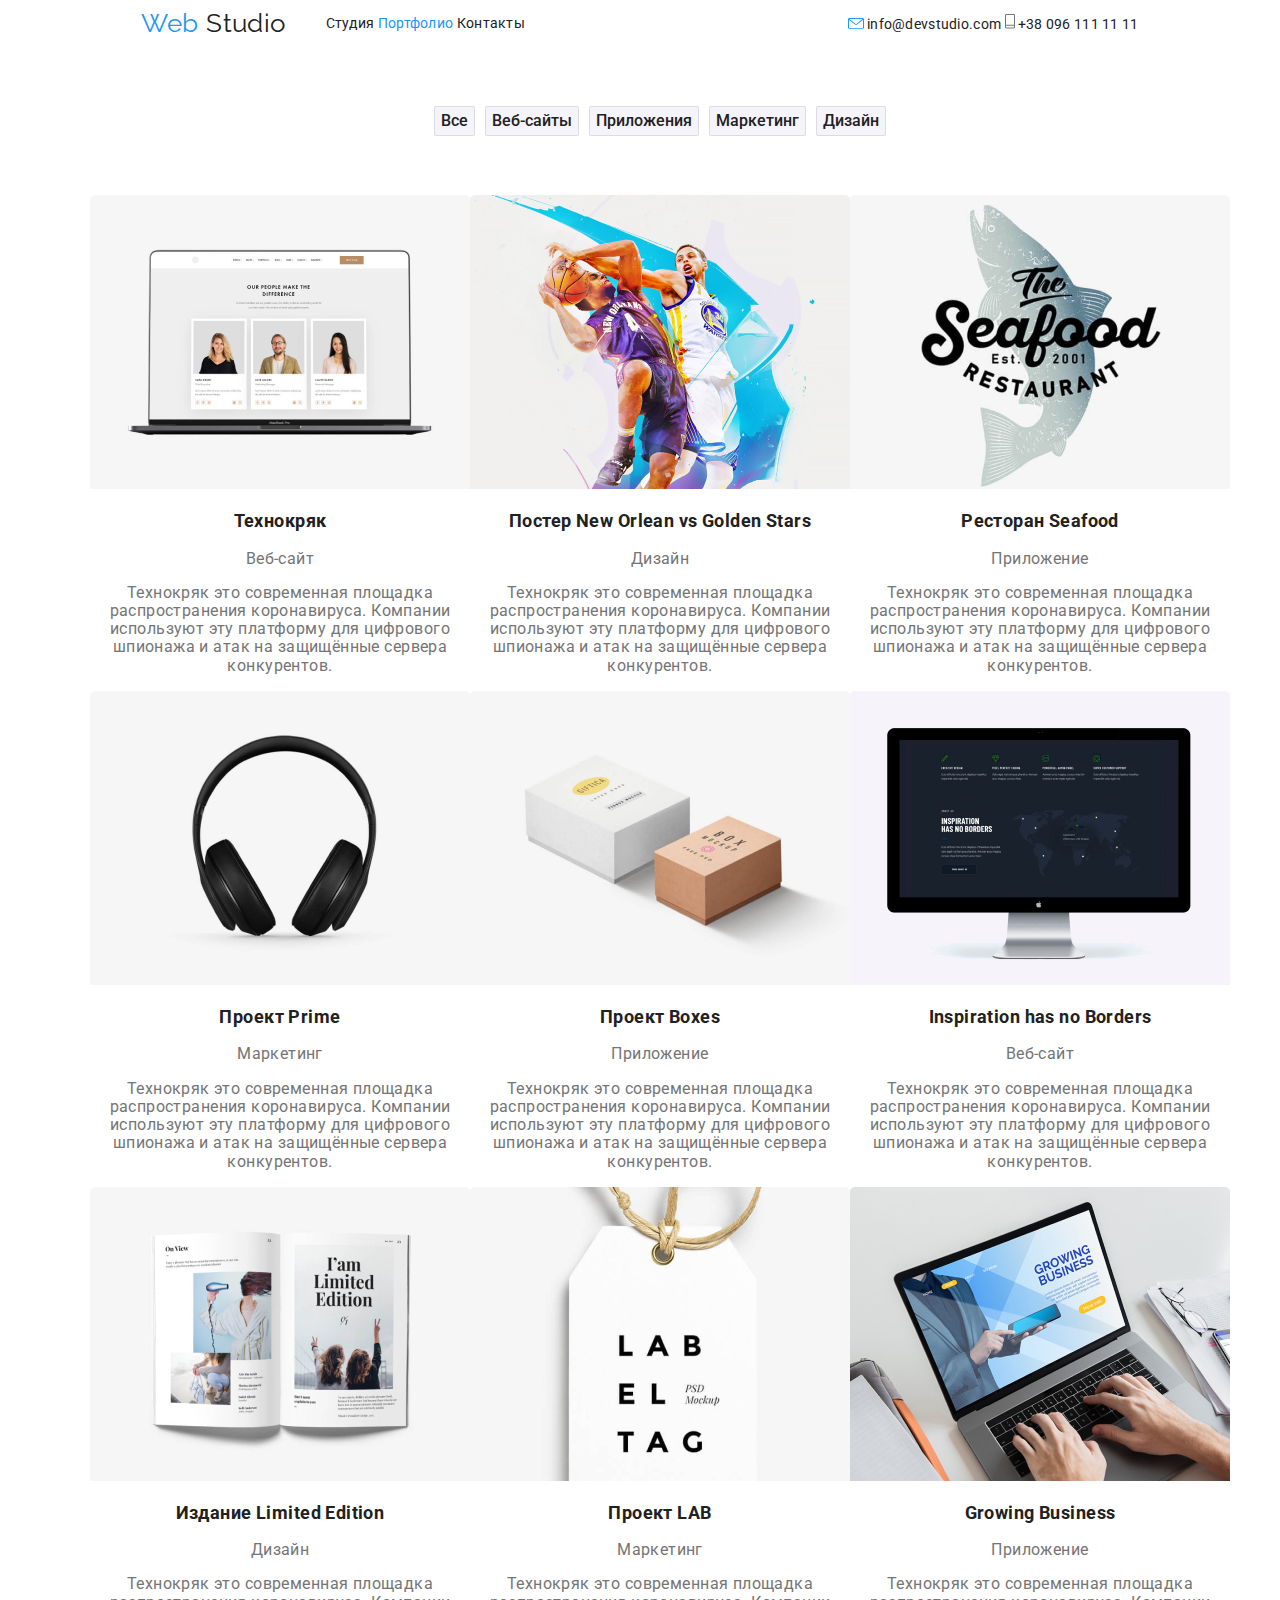
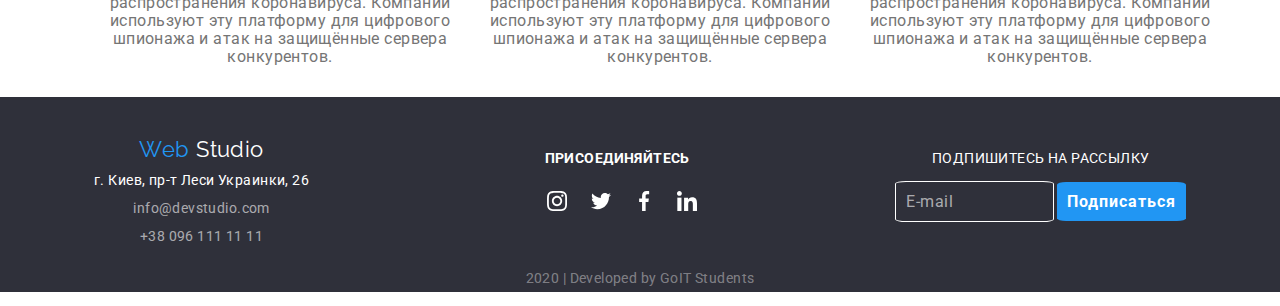
==== portfolio.html @ b87e2730 "HW2 files added" ====
<!DOCTYPE html>
<html lang="ru">
  <head>
    <meta charset="UTF-8" />
    <meta name="viewport" content="width=device-width, initial-scale=1.0" />
    <title>Web Studio</title>
    <link
      href="https://fonts.googleapis.com/css2?family=Raleway:wght@700&family=Roboto:wght@500;700;900&display=swap"
      rel="stylesheet"
    />
    <link
      rel="stylesheet"
      href="https://cdnjs.cloudflare.com/ajax/libs/modern-normalize/0.6.0/modern-normalize.min.css"
    />
    <link rel="stylesheet" href="./css/style.css" />
  </head>

  <body>
    <header>
      <nav>
        <a href="./index.html" class="logo"
          ><span class="accent">Web</span> Studio</a
        >
        <ul class="list">
          <li class="item"><a href="./index.html">Студия</a></li>
          <li class="item">
            <a class="item_active" href="./portfolio.html">Портфолио</a>
          </li>
          <li class="item"><a href="">Контакты</a></li>
        </ul>
      </nav>
      <section>
        <!-- потом сделать невидимым -->
        <h2 class="hidden">Свяжитесь с нами</h2>
        <ul class="contact_list">
          <li>
            <a href="mailto:info@devstudio.com">
              <img src="./images/mail.svg" alt="почта" /> info@devstudio.com</a
            >
          </li>
          <li>
            <a href="tel:0961111111">
              <img src="./images/tel.svg" alt="телефон" /> +38 096 111 11 11</a
            >
          </li>
        </ul>
      </section>
    </header>
    <main>
      <section>
        <h2 class="hidden">Фильтр</h2>
        <ul class="filter">
          <li>
            <button type="button" class="filter_button">Все</button>
          </li>
          <li>
            <button type="button" class="filter_button">
              Веб-сайты
            </button>
          </li>
          <li>
            <button type="button" class="filter_button">
              Приложения
            </button>
          </li>
          <li>
            <button type="button" class="filter_button">
              Маркетинг
            </button>
          </li>
          <li>
            <button type="button" class="filter_button">Дизайн</button>
          </li>
        </ul>
        <section class="works">
          <h2 class="hidden">Портфолио</h2>
          <ul class="works_list">
            <li>
              <div>
                <a href="">
                  <img
                    src="./images/pic01.jpg"
                    alt="Технокряк"
                    width="380"
                    height="294"
                  />
                  <h3 class="works_list_title">Технокряк</h3>
                  <p class="works_list_type">Веб-сайт</p>

                  <p class="works_list_type">
                    Технокряк это современная площадка распространения
                    коронавируса. Компании используют эту платформу для
                    цифрового шпионажа и атак на защищённые сервера конкурентов.
                  </p>
                </a>
              </div>
            </li>
            <li>
              <div>
                <a href="">
                  <img
                    src="./images/pic02.jpg"
                    alt="Постер New Orlean vs Golden Stars"
                    width="380"
                    height="294"
                  />
                  <h3 class="works_list_title">
                    Постер New Orlean vs Golden Stars
                  </h3>
                  <p class="works_list_type">Дизайн</p>

                  <p class="works_list_type">
                    Технокряк это современная площадка распространения
                    коронавируса. Компании используют эту платформу для
                    цифрового шпионажа и атак на защищённые сервера конкурентов.
                  </p>
                </a>
              </div>
            </li>
            <li>
              <div>
                <a href="">
                  <img
                    src="./images/pic03.jpg"
                    alt="Ресторан Seafood"
                    width="380"
                    height="294"
                  />
                  <h3 class="works_list_title">
                    Ресторан Seafood
                  </h3>
                  <p class="works_list_type">Приложение</p>

                  <p class="works_list_type">
                    Технокряк это современная площадка распространения
                    коронавируса. Компании используют эту платформу для
                    цифрового шпионажа и атак на защищённые сервера конкурентов.
                  </p>
                </a>
              </div>
            </li>
            <li>
              <div>
                <a href="">
                  <img
                    src="./images/pic04.jpg"
                    alt="Проект Prime"
                    width="380"
                    height="294"
                  />
                  <h3 class="works_list_title">
                    Проект Prime
                  </h3>
                  <p class="works_list_type">Маркетинг</p>

                  <p class="works_list_type">
                    Технокряк это современная площадка распространения
                    коронавируса. Компании используют эту платформу для
                    цифрового шпионажа и атак на защищённые сервера конкурентов.
                  </p>
                </a>
              </div>
            </li>
            <li>
              <div>
                <a href="">
                  <img
                    src="./images/pic05.jpg"
                    alt="Проект Boxes"
                    width="380"
                    height="294"
                  />
                  <h3 class="works_list_title">
                    Проект Boxes
                  </h3>
                  <p class="works_list_type">Приложение</p>

                  <p class="works_list_type">
                    Технокряк это современная площадка распространения
                    коронавируса. Компании используют эту платформу для
                    цифрового шпионажа и атак на защищённые сервера конкурентов.
                  </p>
                </a>
              </div>
            </li>
            <li>
              <div>
                <a href="">
                  <img
                    src="./images/pic06.jpg"
                    alt="Inspiration has no Borders"
                    width="380"
                    height="294"
                  />
                  <h3 class="works_list_title">
                    Inspiration has no Borders
                  </h3>
                  <p class="works_list_type">Веб-сайт</p>

                  <p class="works_list_type">
                    Технокряк это современная площадка распространения
                    коронавируса. Компании используют эту платформу для
                    цифрового шпионажа и атак на защищённые сервера конкурентов.
                  </p>
                </a>
              </div>
            </li>
            <li>
              <div>
                <a href="">
                  <img
                    src="./images/pic07.jpg"
                    alt="Издание Limited Edition"
                    width="380"
                    height="294"
                  />
                  <h3 class="works_list_title">
                    Издание Limited Edition
                  </h3>
                  <p class="works_list_type">Дизайн</p>

                  <p class="works_list_type">
                    Технокряк это современная площадка распространения
                    коронавируса. Компании используют эту платформу для
                    цифрового шпионажа и атак на защищённые сервера конкурентов.
                  </p>
                </a>
              </div>
            </li>
            <li>
              <div>
                <a href="">
                  <img
                    src="./images/pic08.jpg"
                    alt="Проект LAB"
                    width="380"
                    height="294"
                  />
                  <h3 class="works_list_title">
                    Проект LAB
                  </h3>
                  <p class="works_list_type">Маркетинг</p>

                  <p class="works_list_type">
                    Технокряк это современная площадка распространения
                    коронавируса. Компании используют эту платформу для
                    цифрового шпионажа и атак на защищённые сервера конкурентов.
                  </p>
                </a>
              </div>
            </li>
            <li>
              <div>
                <a href="">
                  <img
                    src="./images/pic09.jpg"
                    alt="Growing Business"
                    width="380"
                    height="294"
                  />
                  <h3 class="works_list_title">
                    Growing Business
                  </h3>
                  <p class="works_list_type">Приложение</p>

                  <p class="works_list_type">
                    Технокряк это современная площадка распространения
                    коронавируса. Компании используют эту платформу для
                    цифрового шпионажа и атак на защищённые сервера конкурентов.
                  </p>
                </a>
              </div>
            </li>
          </ul>
        </section>
      </section>
    </main>
    <!-- Our footer -->
    <footer class="footer">
      <div class="horiz-footer">
        <!-- our adress -->
        <div class="adress">
          <a href="./index.html" class="logo"
            ><span class="accent">Web</span> Studio <br />
          </a>
          г. Киев, пр-т Леси Украинки, 26 <br />
          <a href="mailto:info@devstudio.com"> info@devstudio.com</a> <br />
          <a href="tel:0961111111"> +38 096 111 11 11</a>
        </div>
        <!-- join us! -->
        <div class="join-us">
          <p class="join-us_title">присоединяйтесь</p>
          <ul class="social_list">
            <li>
              <a href="" aria-label="Ссылка на Instagram"
                ><img src="./images/instagram21.svg" alt="Инстаграмм"
              /></a>
            </li>
            <li>
              <a href="" aria-label="Ссылка на Twitter"
                ><img src="./images/twitter11.svg" alt="Твиттер"
              /></a>
            </li>
            <li>
              <a href="" aria-label="Ссылка на Facebook"
                ><img src="./images/facebook11.svg" alt="Фейсбук"
              /></a>
            </li>
            <li>
              <a href="" aria-label="Ссылка на Linkedin"
                ><img src="./images/linkedin11.svg" alt="Линкедин"
              /></a>
            </li>
          </ul>
        </div>
        <!-- Sign up! -->
        <div class="subscribe">
          <p class="subscribe_title">Подпишитесь на рассылку</p>
          <a class="e-mail_button" href="">E-mail</a>
          <a class="hero_button" href="">Подписаться</a>
        </div>
      </div>
      <p class="copyright">
        2020 | Developed by GoIT Students
      </p>
    </footer>
  </body>
</html>
---- css/style.css ----
:root {
  --primary-text-color: #757575;
  --title-text-color: #212121;
  --accent-color: #2196f3;
  --primary-white-color: #ffffff;
}

html {
  box-sizing: border-box;
}

*,
*::before,
*::after {
  box-sizing: inherit;
}

a {
  text-decoration: none;
}
li {
  list-style: none;
}
body {
  font-family: Roboto, sans-serif;
  font-size: 14px;
  font-weight: 400;
  line-height: 1.14;
  letter-spacing: 0.03em;
}
/* header */

.list .item_active {
  color: var(--accent-color);
}

header,
nav {
  display: flex;
  justify-content: space-around;
  align-items: center;
}

nav li {
  display: inline-block;
}
.contact_list li {
  display: inline-block;
}

/* logo */

.logo {
  color: var(--title-text-color);
  font-family: raleway;
  font-size: 26px;
}
.logo:hover,
.logo:focus {
  color: var(--accent-color);
}
.logo .accent {
  color: var(--accent-color);
}
/* navigation */
.list a {
  letter-spacing: 0.02em;

  color: var(--title-text-color);
}
.list a:hover,
.list a:focus {
  color: var(--accent-color);
}
.hidden {
  /* font-size: 0; */
  display: none;
}
/* mail and phone */
.contact_list a {
  color: var(--title-text-color);

  letter-spacing: 0.02em;
}
.contact_list a:hover,
.contact_list a:focus {
  color: var(--accent-color);
}
/* hero */

.hero-section {
  display: flex;
  flex-direction: column;
  text-align: center;
  justify-content: center;
  align-items: center;
}

.hero-title {
  text-align: center;
  line-height: 1.36;
  text-transform: uppercase;
  font-size: 44px;
  font-weight: 900;
  letter-spacing: 0.06em;
}

.hero_button {
  width: 200px;

  padding: 10px;
  border-radius: 7%;

  font-size: 16px;
  font-weight: 700;
  line-height: 1.875;
  letter-spacing: 0.06em;

  background-color: var(--accent-color);
  color: var(--primary-white-color);
}
.hero_button:hover,
.hero_button:focus {
  background-color: var(--primary-white-color);
  color: var(--accent-color);
  border-width: 0px;
  border-color: var(--accent-color);
  border-style: solid;
}
/* our adventages */
/* hidden from navigation */

.advantages-section {
  padding: 94px 198px;
}

.advantages-horiz {
  padding-top: 40px;
  display: flex;
  flex-wrap: wrap;
  flex-direction: row;
  text-align: center;
  justify-content: center;
}

.adventages li {
  display: inline-block;
}
.adventages img {
  background-color: #f5f4fa;
  padding: 10px 50px;
  border-radius: 7%;
  border-color: var(--accent-color);
}
.adventages img:hover,
.adventages img:focus {
  background-color: var(--accent-color);
}
.adventages h3 {
  font-weight: 700;
  line-height: 1.14;
  text-transform: uppercase;

  color: var(--title-text-color);
}
.adventages h3:hover,
.adventages h3:focus {
  color: var(--accent-color);
}

.adventages p {
  line-height: 1.7;

  color: var(--primary-text-color);

  width: 278px;
  height: 75px;
}
.adventages p:hover,
.adventages p:focus {
  color: var(--accent-color);
}
/* what we are doing */

.doing-section {
  padding: 94px 198px;
}
.doing-horiz {
  padding-top: 40px;
  display: flex;
  flex-direction: row;
  text-align: center;
  justify-content: space-around;
  align-items: left;
}

.doing_title {
  font-size: 36px;
  font-weight: 700;
  line-height: 1.17;

  text-align: center;

  color: var(--title-text-color);
}
.doing_list li {
  display: inline-block;
}
.doing_list h3 {
  width: 380px;
  height: 70px;
  padding-top: 25px;

  font-weight: 700;
  text-transform: uppercase;
  text-align: center;

  background-color: rgba(47, 48, 58, 0.8);
  color: var(--primary-white-color);
}
.doing_list h3:hover,
.doing_list h3:focus {
  background-color: var(--accent-color);
}

/* our team */

.team-section {
  background-color: #f5f4fa;
  padding: 94px 198px;
}

.team-horiz {
  padding-top: 40px;
  display: flex;
  flex-direction: row;
  text-align: center;
  justify-content: space-around;
  align-items: left;
}

.team_title {
  font-size: 36px;
  font-weight: 700;
  line-height: 1.17;
  text-align: center;

  color: var(--title-text-color);
}
.team_list li {
  display: inline-block;
}
.team_list h3 {
  font-size: 16px;
  font-weight: 500;
  line-height: 1.19;
  text-align: center;

  color: var(--title-text-color);
}
.team_list p {
  font-size: 16px;
  font-weight: 500;
  line-height: 1.19;
  text-align: center;

  color: var(--primary-text-color);
}
.social_list li {
  display: inline;
}
.social_list img {
  padding: 10px;
}
.social_list img:hover,
.social_list img:focus {
  padding: 10px;
  border-radius: 50%;
  background-color: var(--accent-color);
}

/* our clients */

.clients-section {
  display: flex;
  flex-direction: column;
  text-align: center;
  justify-content: center;
  align-items: center;
}

.clients_title {
  font-size: 36px;
  font-weight: 700;
  line-height: 1.17;
  text-align: center;

  color: var(--title-text-color);
}

.clients_list li {
  display: inline-block;
  padding: 30px 30px;
  background-color: var(--primary-white-color);
}
.clients_list li:hover,
.clients_list li:focus {
  display: inline-block;
  padding: 30px 30px;
  background-color: var(--accent-color);
}

/* footer logo */
footer {
  background-color: #2f303a;
}
footer .logo {
  font-size: 22px;
  line-height: 1.18;

  color: var(--primary-white-color);
}
.adress {
  line-height: 2;
  color: var(--primary-white-color);
}
.adress a:not(:first-child) {
  color: rgba(255, 255, 255, 0.6);
}
.adress a:hover,
.adress a:focus {
  color: var(--accent-color);
}
.join-us_title {
  padding-left: 30px;

  text-align: center;
  text-transform: uppercase;
  font-weight: 700;

  color: var(--primary-white-color);
}
.subscribe_title {
  margin-bottom: 20px;

  text-transform: uppercase;
  line-height: 1.14;

  color: var(--primary-white-color);
}
.e-mail_button {
  padding: 10px 100px 10px 10px;

  border-style: solid;
  border-color: var(--primary-white-color);
  border-width: 1px;
  border-radius: 7%;
  background-color: #2f303a;
  color: rgba(255, 255, 255, 0.6);

  font-size: 16px;
  line-height: 1.88;
  font-weight: normal;
}
.e-mail_button:hover,
.e-mail_button:focus {
  background-color: var(--primary-white-color);
  color: #2f303a;
  border-width: 1px;
  border-color: var(--primary-white-color);
  border-style: solid;
}
.copyright {
  font-weight: normal;
  text-align: center;
  line-height: 2;

  color: rgba(255, 255, 255, 0.4);
}
.horiz-footer {
  padding-top: 40px;
  display: flex;
  flex-direction: row;
  text-align: center;
  justify-content: space-around;
  align-items: left;
}

/* portfolio */

.filter {
  padding-top: 40px;
  display: flex;
  flex-direction: row;
  text-align: center;
  justify-content: center;
}
.filter_button {
  margin: 5px;
  border: 1px solid rgba(0, 0, 0, 0.1);
  border-radius: 2px;

  font-size: 16px;
  font-weight: 500;
  line-height: 1.63;
  font-family: Roboto, sans-serif;

  background-color: #f5f4fa;
  color: var(--title-text-color);
}
.filter_button:hover,
.filter_button:focus {
  background-color: var(--accent-color);
  color: var(--primary-white-color);
  /* border-width: 1px;
  border-color: var(--accent-color);
  border-style: solid; */
}

/* .works_list li {
  display: flex;
} */

.works_list h3 {
  width: 380px;
  color: var(--title-text-color);
  font-size: 18px;
  font-weight: bold;
}

.works_list p {
  width: 380px;
  color: var(--primary-text-color);
  font-size: 16px;
  font-weight: normal;
}

.works_list h3:hover,
.works_list h3:focus {
  color: var(--accent-color);
}

.works_list p:hover,
.works_list p:focus {
  color: var(--accent-color);
}

.works_list {
  padding-top: 40px;
  display: flex;
  flex-wrap: wrap;
  flex-direction: row;
  text-align: center;
  justify-content: center;
}
/* .works_list li:nth-child(3n + 4) {
  background-color: orange;
   margin-right: calc(100% - 125px); 
} */
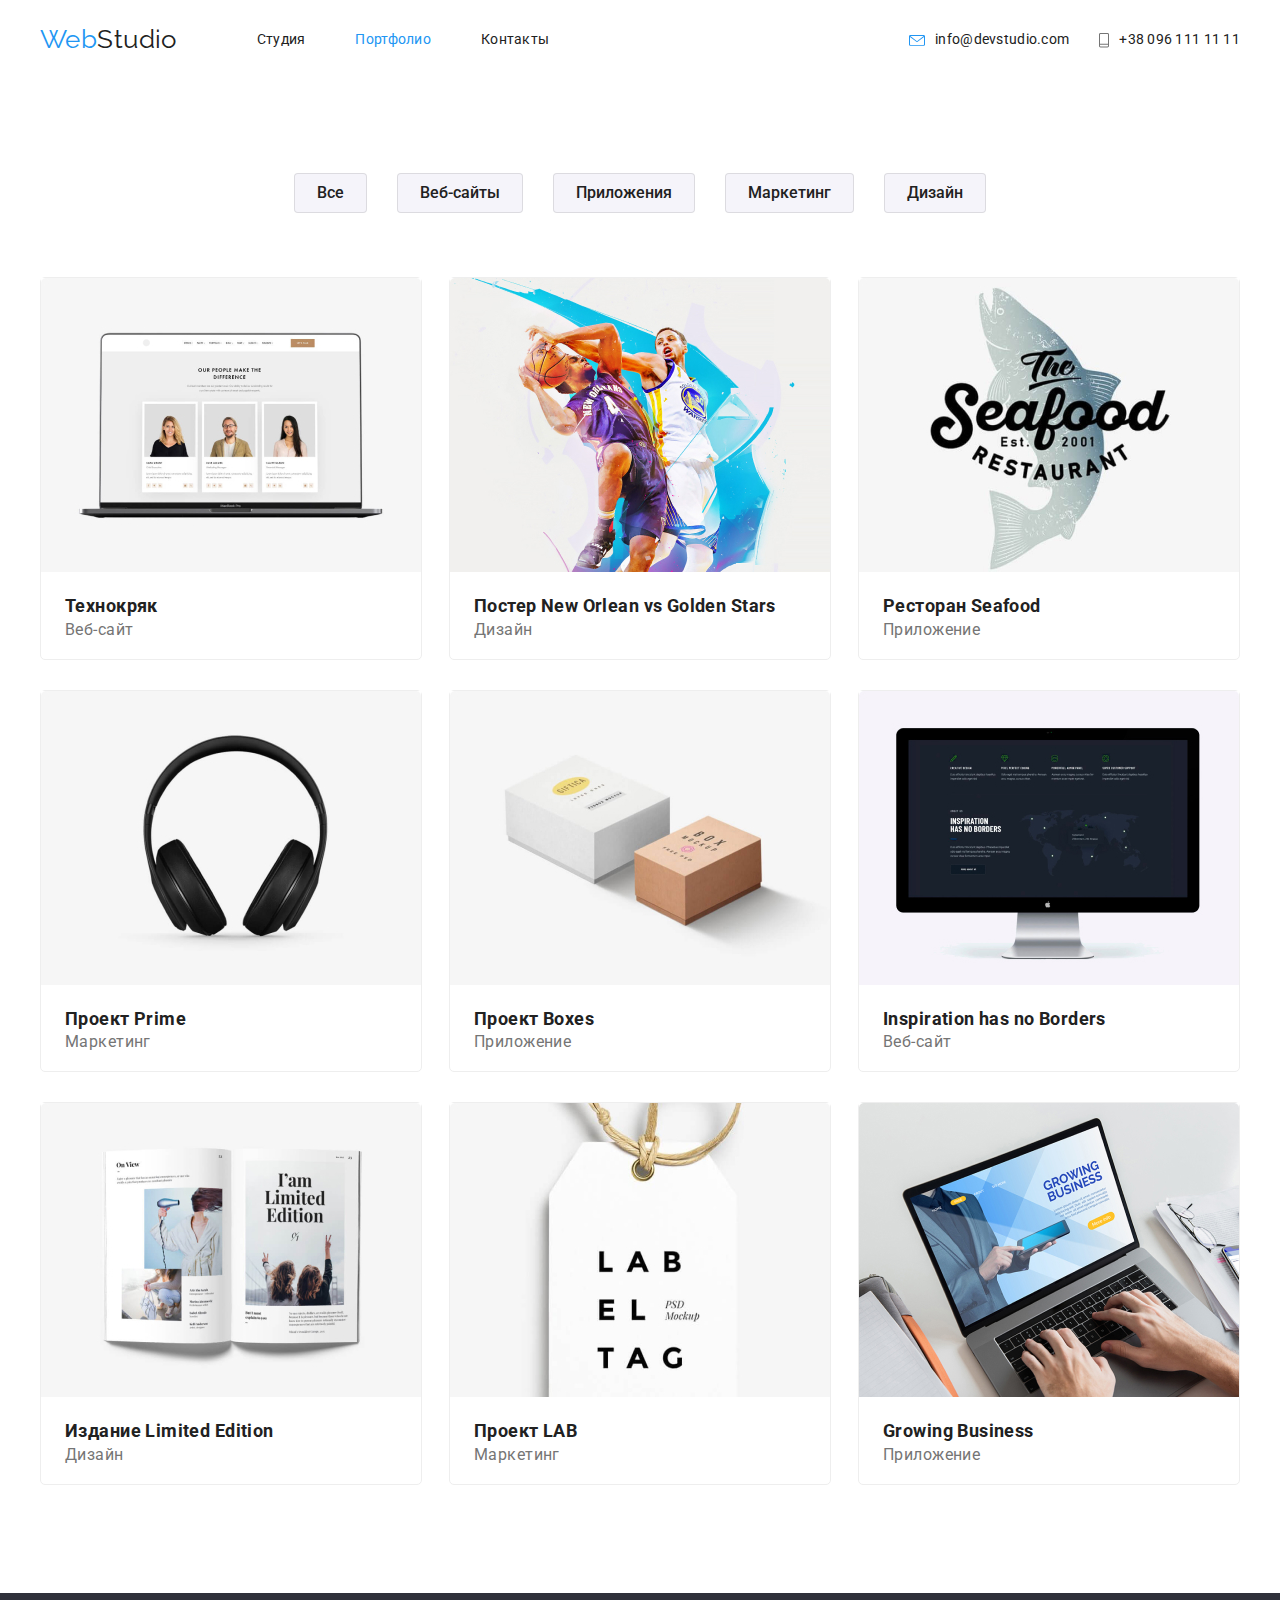
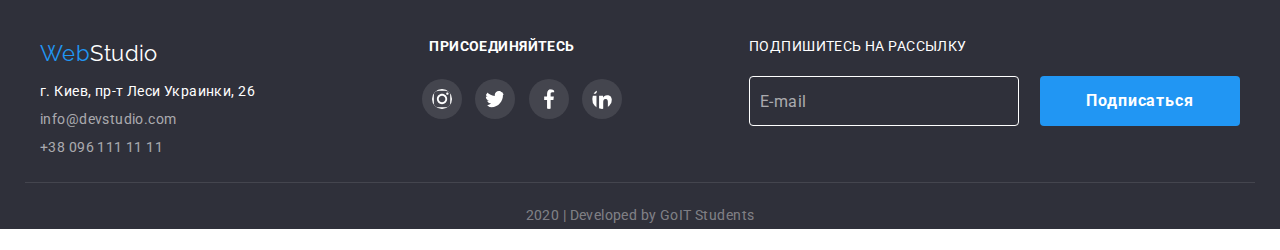
==== commit c524c30a: "positioning added" ====
--- a/portfolio.html
+++ b/portfolio.html
@@ -17,34 +17,38 @@
 
   <body>
     <header>
-      <nav>
-        <a href="./index.html" class="logo"
-          ><span class="accent">Web</span> Studio</a
-        >
-        <ul class="list">
-          <li class="item"><a href="./index.html">Студия</a></li>
-          <li class="item">
-            <a class="item_active" href="./portfolio.html">Портфолио</a>
-          </li>
-          <li class="item"><a href="">Контакты</a></li>
-        </ul>
-      </nav>
-      <section>
-        <!-- потом сделать невидимым -->
-        <h2 class="hidden">Свяжитесь с нами</h2>
-        <ul class="contact_list">
-          <li>
-            <a href="mailto:info@devstudio.com">
-              <img src="./images/mail.svg" alt="почта" /> info@devstudio.com</a
-            >
-          </li>
-          <li>
-            <a href="tel:0961111111">
-              <img src="./images/tel.svg" alt="телефон" /> +38 096 111 11 11</a
-            >
-          </li>
-        </ul>
-      </section>
+      <div class="container">
+        <nav>
+          <a href="./index.html" class="logo"
+            ><span class="accent">Web</span> Studio</a
+          >
+          <ul class="list">
+            <li class="item"><a href="./index.html">Студия</a></li>
+            <li class="item">
+              <a class="item_active" href="./portfolio.html">Портфолио</a>
+            </li>
+            <li class="item"><a href="">Контакты</a></li>
+          </ul>
+        </nav>
+        <section>
+          <!-- потом сделать невидимым -->
+          <h2 class="hidden">Свяжитесь с нами</h2>
+          <ul class="contact_list">
+            <li>
+              <a href="mailto:info@devstudio.com">
+                <img src="./images/mail.svg" alt="почта" />
+                info@devstudio.com</a
+              >
+            </li>
+            <li class="contact_list_first">
+              <a href="tel:0961111111">
+                <img src="./images/tel.svg" alt="телефон" /> +38 096 111 11
+                11</a
+              >
+            </li>
+          </ul>
+        </section>
+      </div>
     </header>
     <main>
       <section>
@@ -72,7 +76,7 @@
             <button type="button" class="filter_button">Дизайн</button>
           </li>
         </ul>
-        <section class="works">
+        <section class="container portfolio">
           <h2 class="hidden">Портфолио</h2>
           <ul class="works_list">
             <li>
@@ -276,8 +280,9 @@
       </section>
     </main>
     <!-- Our footer -->
+
     <footer class="footer">
-      <div class="horiz-footer">
+      <div class="container">
         <!-- our adress -->
         <div class="adress">
           <a href="./index.html" class="logo"
@@ -316,8 +321,10 @@
         <!-- Sign up! -->
         <div class="subscribe">
           <p class="subscribe_title">Подпишитесь на рассылку</p>
-          <a class="e-mail_button" href="">E-mail</a>
-          <a class="hero_button" href="">Подписаться</a>
+          <div class="subscribe_buttons">
+            <a class="e-mail_button" href="">E-mail</a>
+            <a class="hero_button" href="">Подписаться</a>
+          </div>
         </div>
       </div>
       <p class="copyright">
--- a/css/style.css
+++ b/css/style.css
@@ -30,27 +30,30 @@
 }
 /* header */
 
+.container {
+  display: flex;
+  align-items: center;
+  justify-content: space-between;
+
+  margin: 0;
+  margin-left: auto;
+  margin-right: auto;
+  max-width: 1230px;
+  padding-left: 15px;
+  padding-right: 15px;
+}
+
 .list .item_active {
   color: var(--accent-color);
 }
 
-header,
-nav {
-  display: flex;
-  justify-content: space-around;
-  align-items: center;
-}
-
-nav li {
-  display: inline-block;
-}
-.contact_list li {
-  display: inline-block;
-}
-
 /* logo */
 
 .logo {
+  display: flex;
+  align-items: center;
+  height: 80px;
+
   color: var(--title-text-color);
   font-family: raleway;
   font-size: 26px;
@@ -63,21 +66,63 @@
   color: var(--accent-color);
 }
 /* navigation */
+nav {
+  display: flex;
+  align-items: center;
+}
+
+nav .list,
+section .contact_list {
+  margin: 0;
+  display: flex;
+  align-items: center;
+}
+.container .list {
+  padding-left: 0;
+  margin-left: 80px;
+}
+
 .list a {
+  display: flex;
+  align-items: center;
+
+  height: 80px;
+
   letter-spacing: 0.02em;
 
   color: var(--title-text-color);
 }
+.list :not(:last-child) {
+  margin-right: 50px;
+  height: 80px;
+}
+
 .list a:hover,
 .list a:focus {
   color: var(--accent-color);
+  border-bottom: 2px solid var(--accent-color);
 }
 .hidden {
-  /* font-size: 0; */
   display: none;
 }
+.contact_list {
+  padding: 0;
+}
+
+.contact_list img {
+  margin-right: 10px;
+}
+
+.contact_list_first {
+  margin-left: 30px;
+}
 /* mail and phone */
+
 .contact_list a {
+  display: flex;
+  align-items: center;
+  height: 80px;
+
   color: var(--title-text-color);
 
   letter-spacing: 0.02em;
@@ -86,6 +131,7 @@
 .contact_list a:focus {
   color: var(--accent-color);
 }
+
 /* hero */
 
 .hero-section {
@@ -94,9 +140,14 @@
   text-align: center;
   justify-content: center;
   align-items: center;
+
+  padding-top: 200px;
+  padding-bottom: 200px;
 }
 
 .hero-title {
+  margin: 0;
+  margin-bottom: 46px;
   text-align: center;
   line-height: 1.36;
   text-transform: uppercase;
@@ -106,10 +157,11 @@
 }
 
 .hero_button {
-  width: 200px;
-
-  padding: 10px;
-  border-radius: 7%;
+  text-align: center;
+  min-width: 200px;
+
+  padding: 10px 32px;
+  border-radius: 4px;
 
   font-size: 16px;
   font-weight: 700;
@@ -134,22 +186,23 @@
   padding: 94px 198px;
 }
 
-.advantages-horiz {
-  padding-top: 40px;
-  display: flex;
-  flex-wrap: wrap;
-  flex-direction: row;
-  text-align: center;
-  justify-content: center;
+.adventages {
+  padding-left: 0;
 }
 
 .adventages li {
   display: inline-block;
 }
+
+.adventages li:not(:last-child) {
+  margin-right: 25px;
+}
 .adventages img {
+  max-width: 278px;
+  max-height: 120px;
   background-color: #f5f4fa;
-  padding: 10px 50px;
-  border-radius: 7%;
+  padding: 25px 104px;
+  border-radius: 4px;
   border-color: var(--accent-color);
 }
 .adventages img:hover,
@@ -157,9 +210,13 @@
   background-color: var(--accent-color);
 }
 .adventages h3 {
+  margin-top: 30px;
+  margin-bottom: 10px;
+
   font-weight: 700;
   line-height: 1.14;
   text-transform: uppercase;
+  text-align: center;
 
   color: var(--title-text-color);
 }
@@ -169,7 +226,10 @@
 }
 
 .adventages p {
+  margin: 0;
+
   line-height: 1.7;
+  text-align: left;
 
   color: var(--primary-text-color);
 
@@ -183,18 +243,11 @@
 /* what we are doing */
 
 .doing-section {
-  padding: 94px 198px;
-}
-.doing-horiz {
-  padding-top: 40px;
-  display: flex;
-  flex-direction: row;
-  text-align: center;
-  justify-content: space-around;
-  align-items: left;
+  padding: 94px 0;
 }
 
 .doing_title {
+  margin: 0 0 50px 0;
   font-size: 36px;
   font-weight: 700;
   line-height: 1.17;
@@ -203,10 +256,23 @@
 
   color: var(--title-text-color);
 }
-.doing_list li {
-  display: inline-block;
-}
-.doing_list h3 {
+
+.doing_list {
+  padding: 0;
+}
+/* .doing_list li {
+  display: flex;
+} */
+.doing_list li:not(:last-child) {
+  margin-right: 30px;
+}
+.doing-section h3 {
+  display: block;
+
+  position: relative;
+  z-index: 1;
+
+  margin: 0;
   width: 380px;
   height: 70px;
   padding-top: 25px;
@@ -218,28 +284,24 @@
   background-color: rgba(47, 48, 58, 0.8);
   color: var(--primary-white-color);
 }
-.doing_list h3:hover,
-.doing_list h3:focus {
+.doing-section h3:hover,
+.doing-section h3:focus {
   background-color: var(--accent-color);
+}
+
+.doing-section img {
+  margin-bottom: -72px;
 }
 
 /* our team */
 
 .team-section {
   background-color: #f5f4fa;
-  padding: 94px 198px;
-}
-
-.team-horiz {
-  padding-top: 40px;
-  display: flex;
-  flex-direction: row;
-  text-align: center;
-  justify-content: space-around;
-  align-items: left;
+  padding: 94px 0;
 }
 
 .team_title {
+  margin: 0 0 50px;
   font-size: 36px;
   font-weight: 700;
   line-height: 1.17;
@@ -247,10 +309,16 @@
 
   color: var(--title-text-color);
 }
-.team_list li {
+.team-section .container > li {
   display: inline-block;
-}
-.team_list h3 {
+  background-color: var(--primary-white-color);
+  box-shadow: 0px 2px 1px rgba(0, 0, 0, 0.2), 0px 1px 1px rgba(0, 0, 0, 0.14),
+    0px 1px 3px rgba(0, 0, 0, 0.12);
+  border-radius: 4px;
+}
+.team-section h3 {
+  margin: 30px 0 10px;
+
   font-size: 16px;
   font-weight: 500;
   line-height: 1.19;
@@ -258,7 +326,8 @@
 
   color: var(--title-text-color);
 }
-.team_list p {
+.team-section p {
+  margin: 0 0 16px;
   font-size: 16px;
   font-weight: 500;
   line-height: 1.19;
@@ -266,15 +335,18 @@
 
   color: var(--primary-text-color);
 }
+
 .social_list li {
   display: inline;
 }
 .social_list img {
   padding: 10px;
 }
+.social_list li:not(:last-child) {
+  margin: 0 10px 0 0;
+}
 .social_list img:hover,
 .social_list img:focus {
-  padding: 10px;
   border-radius: 50%;
   background-color: var(--accent-color);
 }
@@ -282,6 +354,7 @@
 /* our clients */
 
 .clients-section {
+  padding: 94px 0;
   display: flex;
   flex-direction: column;
   text-align: center;
@@ -290,6 +363,7 @@
 }
 
 .clients_title {
+  margin: 0 0 50px;
   font-size: 36px;
   font-weight: 700;
   line-height: 1.17;
@@ -298,29 +372,54 @@
   color: var(--title-text-color);
 }
 
-.clients_list li {
-  display: inline-block;
-  padding: 30px 30px;
+.clients-section .container {
+  width: 1230px;
+  justify-content: space-between;
+}
+
+.clients-section a {
+  display: flex;
+  justify-content: center;
+  align-items: center;
+
+  border: solid 2px var(--primary-text-color);
+  border-radius: 4px;
+
   background-color: var(--primary-white-color);
 }
-.clients_list li:hover,
-.clients_list li:focus {
-  display: inline-block;
-  padding: 30px 30px;
+.clients-section a:hover,
+.clients-section a:focus {
   background-color: var(--accent-color);
+}
+
+.clients-section a {
+  /* display: block; */
+  width: 175px;
+  height: 90px;
 }
 
 /* footer logo */
 footer {
   background-color: #2f303a;
 }
+.footer .container {
+  align-items: flex-start;
+  border-bottom: solid 1px rgba(255, 255, 255, 0.1);
+}
 footer .logo {
+  height: 26px;
+
+  margin-bottom: 10px;
+
   font-size: 22px;
   line-height: 1.18;
 
   color: var(--primary-white-color);
 }
 .adress {
+  margin-top: 48px;
+  margin-bottom: 21px;
+
   line-height: 2;
   color: var(--primary-white-color);
 }
@@ -331,8 +430,15 @@
 .adress a:focus {
   color: var(--accent-color);
 }
+
+.join-us {
+  display: flex;
+  flex-direction: column;
+  margin-top: 46px;
+}
 .join-us_title {
-  padding-left: 30px;
+  margin: 0 0 24px;
+  padding: 0px;
 
   text-align: center;
   text-transform: uppercase;
@@ -340,21 +446,49 @@
 
   color: var(--primary-white-color);
 }
+
+.footer .social_list {
+  margin: 0;
+}
+.footer .social_list img {
+  background: rgba(255, 255, 255, 0.1);
+  border-radius: 50%;
+}
+
+.footer .social_list img:hover {
+  background: var(--accent-color);
+}
+
+.subscribe {
+  margin: 46px 0 0;
+  display: flex;
+  flex-direction: column;
+}
+
 .subscribe_title {
-  margin-bottom: 20px;
+  margin: 0 0 21px;
 
   text-transform: uppercase;
   line-height: 1.14;
 
   color: var(--primary-white-color);
 }
+
+.subscribe_buttons {
+  display: flex;
+  flex-direction: row;
+}
+
 .e-mail_button {
-  padding: 10px 100px 10px 10px;
+  margin-right: 21px;
+  padding: 10px 10px;
+  width: 270px;
+  height: 50px;
 
   border-style: solid;
   border-color: var(--primary-white-color);
   border-width: 1px;
-  border-radius: 7%;
+  border-radius: 4px;
   background-color: #2f303a;
   color: rgba(255, 255, 255, 0.6);
 
@@ -371,34 +505,36 @@
   border-style: solid;
 }
 .copyright {
+  margin-top: 18px;
+  margin-bottom: 21px;
+
   font-weight: normal;
   text-align: center;
   line-height: 2;
 
   color: rgba(255, 255, 255, 0.4);
 }
-.horiz-footer {
-  padding-top: 40px;
+
+/* portfolio */
+
+.filter {
+  margin-top: 93px;
+  margin-bottom: 50px;
+  padding-left: 0;
+
   display: flex;
   flex-direction: row;
   text-align: center;
-  justify-content: space-around;
-  align-items: left;
-}
-
-/* portfolio */
-
-.filter {
-  padding-top: 40px;
-  display: flex;
-  flex-direction: row;
-  text-align: center;
   justify-content: center;
 }
+.filter li:not(:last-child) {
+  margin-right: 30px;
+}
+
 .filter_button {
-  margin: 5px;
+  padding: 6px 22px;
   border: 1px solid rgba(0, 0, 0, 0.1);
-  border-radius: 2px;
+  border-radius: 4px;
 
   font-size: 16px;
   font-weight: 500;
@@ -412,27 +548,32 @@
 .filter_button:focus {
   background-color: var(--accent-color);
   color: var(--primary-white-color);
-  /* border-width: 1px;
-  border-color: var(--accent-color);
-  border-style: solid; */
-}
-
-/* .works_list li {
-  display: flex;
-} */
+}
 
 .works_list h3 {
-  width: 380px;
-  color: var(--title-text-color);
+  /* width: 380px; */
+  margin: 20px 0 4px 24px;
+
+  color: var(--title-text-color);
+
   font-size: 18px;
   font-weight: bold;
+  text-align: left;
 }
 
 .works_list p {
-  width: 380px;
+  margin: 0 0 20px 24px;
+  /* width: 380px; */
+
   color: var(--primary-text-color);
+
   font-size: 16px;
   font-weight: normal;
+  text-align: left;
+}
+
+.works_list p + p {
+  display: none;
 }
 
 .works_list h3:hover,
@@ -446,14 +587,23 @@
 }
 
 .works_list {
-  padding-top: 40px;
+  padding: 0;
   display: flex;
   flex-wrap: wrap;
   flex-direction: row;
   text-align: center;
   justify-content: center;
 }
-/* .works_list li:nth-child(3n + 4) {
-  background-color: orange;
-   margin-right: calc(100% - 125px); 
-} */
+.works_list li {
+  border: 1px solid #eeeeee;
+  border-radius: 5px;
+}
+.works_list li:not(:nth-child(3n)) {
+  margin-right: 27px;
+}
+.works_list li:not(:nth-child(n + 7)) {
+  margin-bottom: 30px;
+}
+.portfolio {
+  margin-bottom: 94px;
+}
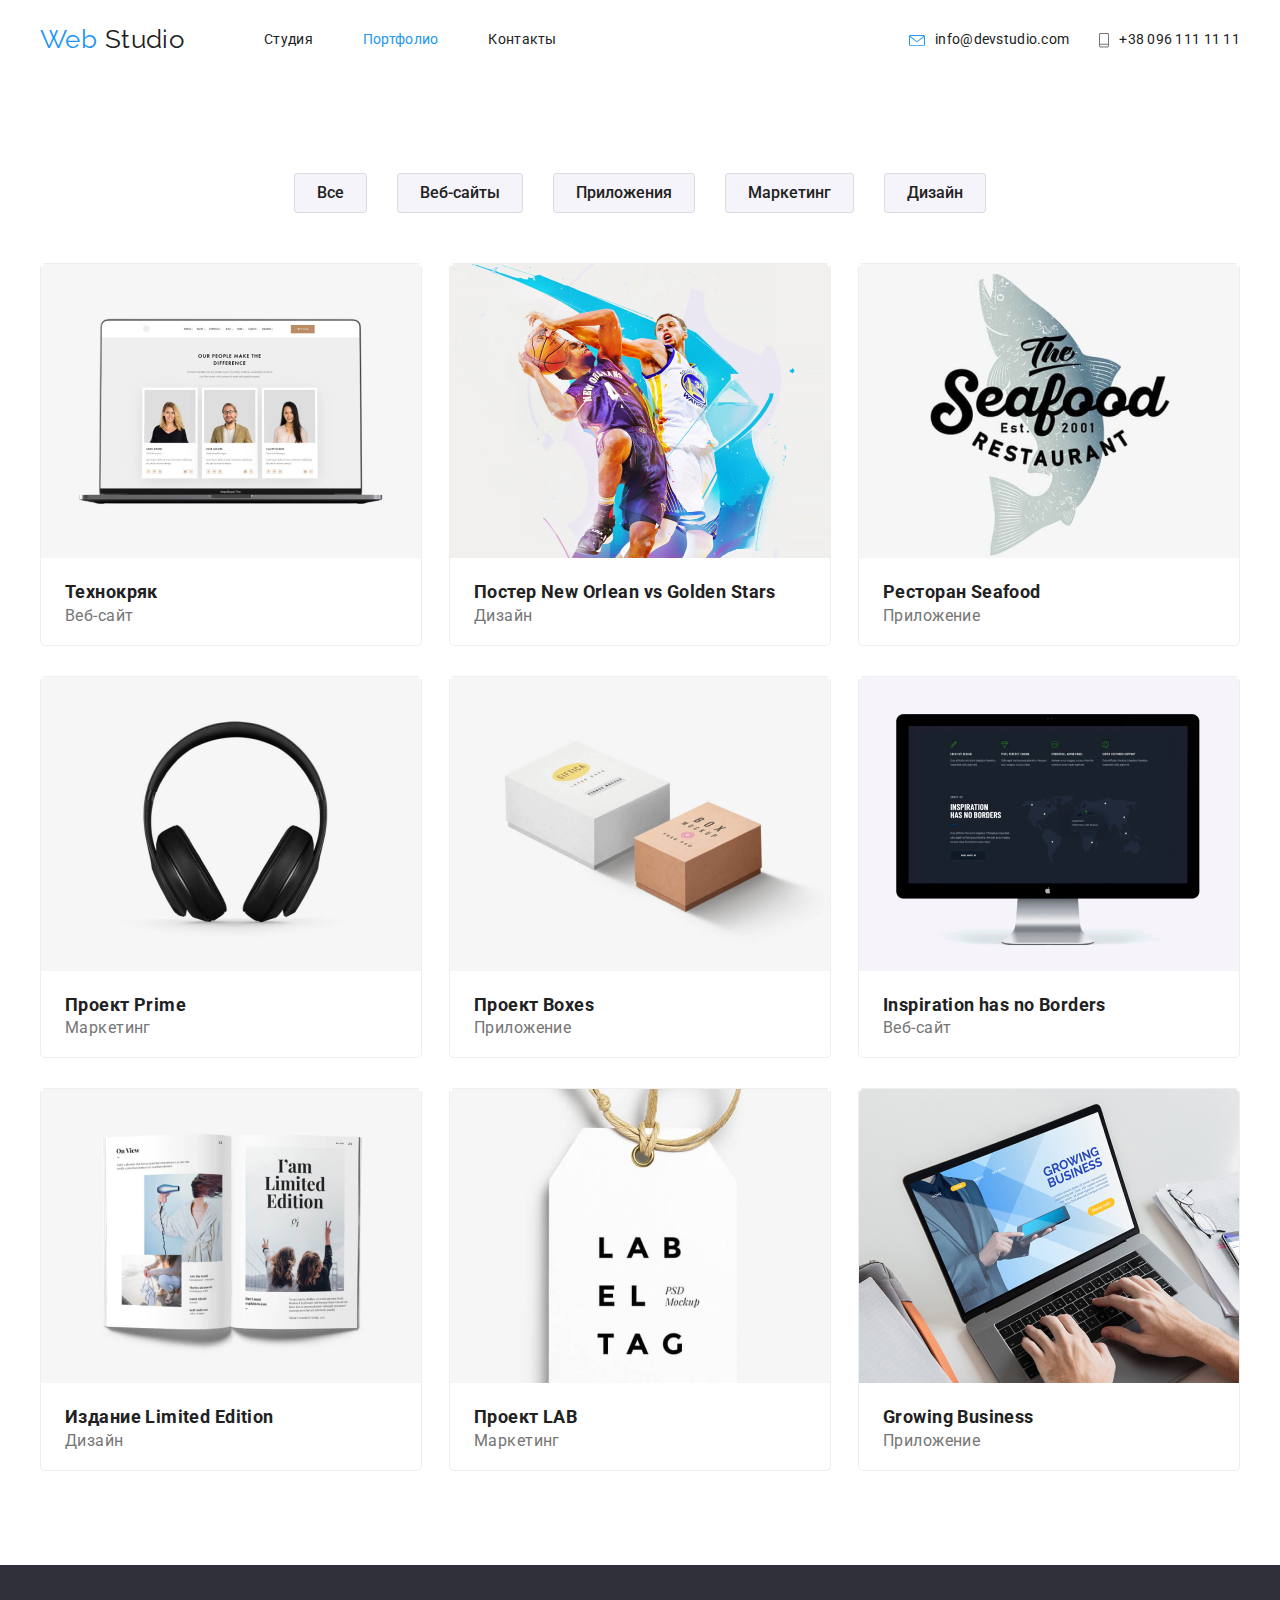
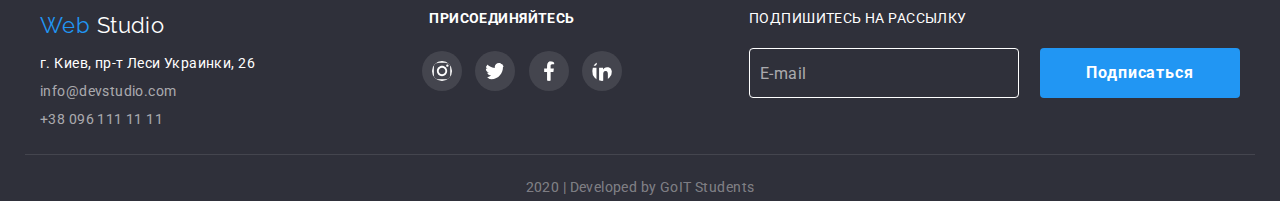
==== commit 8bfb9da8: "&nbsp added" ====
--- a/portfolio.html
+++ b/portfolio.html
@@ -20,7 +20,7 @@
       <div class="container">
         <nav>
           <a href="./index.html" class="logo"
-            ><span class="accent">Web</span> Studio</a
+            ><span class="accent">Web&nbsp</span>Studio</a
           >
           <ul class="list">
             <li class="item"><a href="./index.html">Студия</a></li>
@@ -286,7 +286,7 @@
         <!-- our adress -->
         <div class="adress">
           <a href="./index.html" class="logo"
-            ><span class="accent">Web</span> Studio <br />
+            ><span class="accent">Web&nbsp</span>Studio <br />
           </a>
           г. Киев, пр-т Леси Украинки, 26 <br />
           <a href="mailto:info@devstudio.com"> info@devstudio.com</a> <br />
--- a/css/style.css
+++ b/css/style.css
@@ -143,6 +143,10 @@
 
   padding-top: 200px;
   padding-bottom: 200px;
+
+  background-image: url('../images/Headerimg.jpg'),
+    url('../images/imgoverlay.jpg');
+  background-color: var(--primary-text-color);
 }
 
 .hero-title {
@@ -188,6 +192,11 @@
 
 .adventages {
   padding-left: 0;
+  padding-top: 94px;
+  padding-bottom: 94px;
+  margin: 0;
+
+  border-bottom: 1px solid #ececec;
 }
 
 .adventages li {
@@ -339,16 +348,22 @@
 .social_list li {
   display: inline;
 }
+
 .social_list img {
   padding: 10px;
 }
 .social_list li:not(:last-child) {
   margin: 0 10px 0 0;
 }
+
 .social_list img:hover,
 .social_list img:focus {
   border-radius: 50%;
   background-color: var(--accent-color);
+}
+
+.container .card {
+  padding-bottom: 24px;
 }
 
 /* our clients */
@@ -587,6 +602,7 @@
 }
 
 .works_list {
+  margin: 0;
   padding: 0;
   display: flex;
   flex-wrap: wrap;
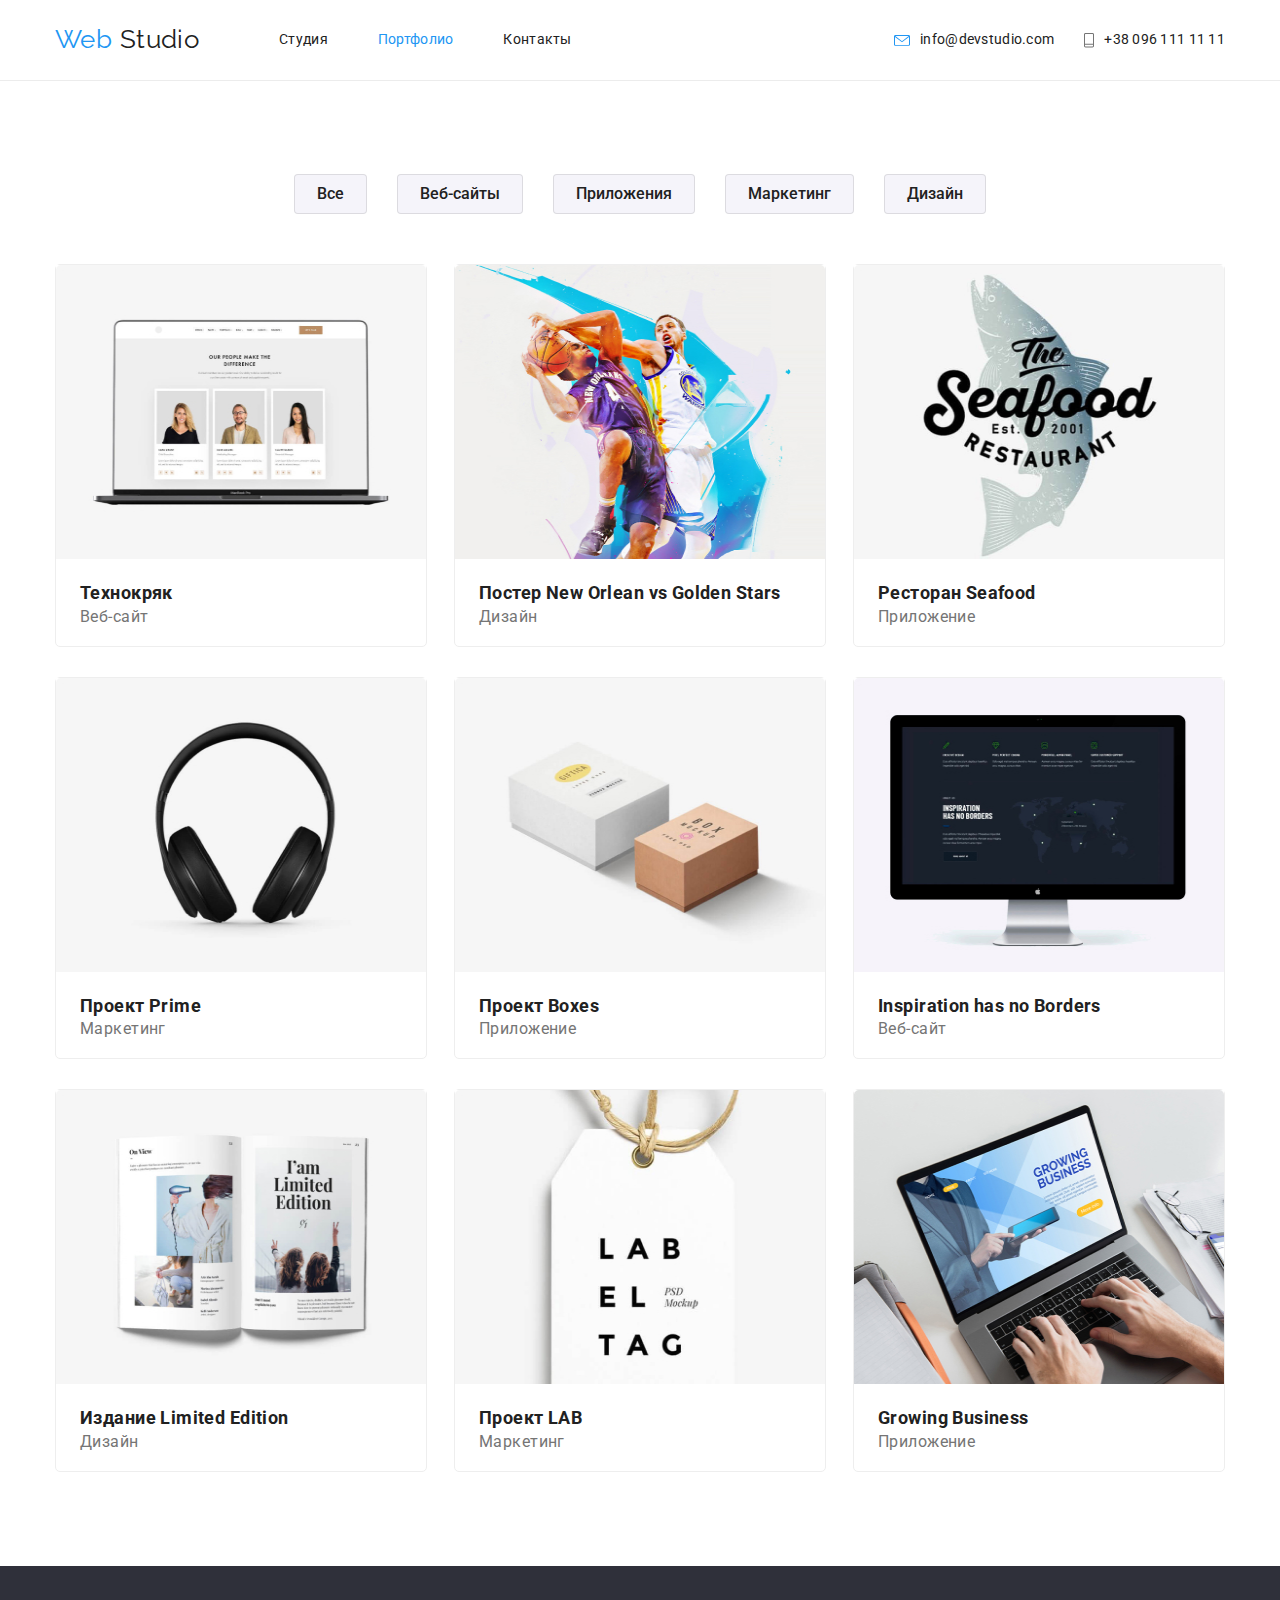
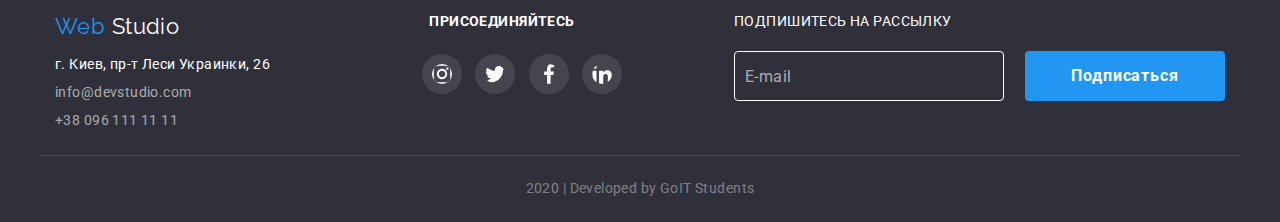
==== commit d5e232b5: "1200 container" ====
--- a/portfolio.html
+++ b/portfolio.html
@@ -85,7 +85,7 @@
                   <img
                     src="./images/pic01.jpg"
                     alt="Технокряк"
-                    width="380"
+                    width="370"
                     height="294"
                   />
                   <h3 class="works_list_title">Технокряк</h3>
@@ -105,7 +105,7 @@
                   <img
                     src="./images/pic02.jpg"
                     alt="Постер New Orlean vs Golden Stars"
-                    width="380"
+                    width="370"
                     height="294"
                   />
                   <h3 class="works_list_title">
@@ -127,7 +127,7 @@
                   <img
                     src="./images/pic03.jpg"
                     alt="Ресторан Seafood"
-                    width="380"
+                    width="370"
                     height="294"
                   />
                   <h3 class="works_list_title">
@@ -149,7 +149,7 @@
                   <img
                     src="./images/pic04.jpg"
                     alt="Проект Prime"
-                    width="380"
+                    width="370"
                     height="294"
                   />
                   <h3 class="works_list_title">
@@ -171,7 +171,7 @@
                   <img
                     src="./images/pic05.jpg"
                     alt="Проект Boxes"
-                    width="380"
+                    width="370"
                     height="294"
                   />
                   <h3 class="works_list_title">
@@ -193,7 +193,7 @@
                   <img
                     src="./images/pic06.jpg"
                     alt="Inspiration has no Borders"
-                    width="380"
+                    width="370"
                     height="294"
                   />
                   <h3 class="works_list_title">
@@ -215,7 +215,7 @@
                   <img
                     src="./images/pic07.jpg"
                     alt="Издание Limited Edition"
-                    width="380"
+                    width="370"
                     height="294"
                   />
                   <h3 class="works_list_title">
@@ -237,7 +237,7 @@
                   <img
                     src="./images/pic08.jpg"
                     alt="Проект LAB"
-                    width="380"
+                    width="370"
                     height="294"
                   />
                   <h3 class="works_list_title">
@@ -259,7 +259,7 @@
                   <img
                     src="./images/pic09.jpg"
                     alt="Growing Business"
-                    width="380"
+                    width="370"
                     height="294"
                   />
                   <h3 class="works_list_title">
--- a/css/style.css
+++ b/css/style.css
@@ -17,6 +17,7 @@
 
 a {
   text-decoration: none;
+  /* display: block; */
 }
 li {
   list-style: none;
@@ -29,6 +30,9 @@
   letter-spacing: 0.03em;
 }
 /* header */
+header {
+  border-bottom: 1px solid #ececec;
+}
 
 .container {
   display: flex;
@@ -38,7 +42,7 @@
   margin: 0;
   margin-left: auto;
   margin-right: auto;
-  max-width: 1230px;
+  max-width: 1200px;
   padding-left: 15px;
   padding-right: 15px;
 }
@@ -207,7 +211,7 @@
   margin-right: 25px;
 }
 .adventages img {
-  max-width: 278px;
+  max-width: 270px;
   max-height: 120px;
   background-color: #f5f4fa;
   padding: 25px 104px;
@@ -242,7 +246,7 @@
 
   color: var(--primary-text-color);
 
-  width: 278px;
+  width: 270px;
   height: 75px;
 }
 .adventages p:hover,
@@ -282,7 +286,7 @@
   z-index: 1;
 
   margin: 0;
-  width: 380px;
+  width: 370px;
   height: 70px;
   padding-top: 25px;
 
@@ -326,7 +330,8 @@
   border-radius: 4px;
 }
 .team-section h3 {
-  margin: 30px 0 10px;
+  padding: 30px 0 10px;
+  margin: 0;
 
   font-size: 16px;
   font-weight: 500;
@@ -336,7 +341,8 @@
   color: var(--title-text-color);
 }
 .team-section p {
-  margin: 0 0 16px;
+  margin: 0;
+  padding: 0 0 16px;
   font-size: 16px;
   font-weight: 500;
   line-height: 1.19;
@@ -388,7 +394,7 @@
 }
 
 .clients-section .container {
-  width: 1230px;
+  width: 1200px;
   justify-content: space-between;
 }
 
@@ -409,15 +415,18 @@
 
 .clients-section a {
   /* display: block; */
-  width: 175px;
+  width: 170px;
   height: 90px;
 }
 
 /* footer logo */
 footer {
   background-color: #2f303a;
+  padding-bottom: 20px;
+  padding-top: 48px;
 }
 .footer .container {
+  align-items: baseline;
   align-items: flex-start;
   border-bottom: solid 1px rgba(255, 255, 255, 0.1);
 }
@@ -432,7 +441,7 @@
   color: var(--primary-white-color);
 }
 .adress {
-  margin-top: 48px;
+  /* margin-top: 48px; */
   margin-bottom: 21px;
 
   line-height: 2;
@@ -449,7 +458,7 @@
 .join-us {
   display: flex;
   flex-direction: column;
-  margin-top: 46px;
+  /* margin-top: 46px; */
 }
 .join-us_title {
   margin: 0 0 24px;
@@ -475,7 +484,7 @@
 }
 
 .subscribe {
-  margin: 46px 0 0;
+  /* margin: 46px 0 0; */
   display: flex;
   flex-direction: column;
 }
@@ -520,8 +529,8 @@
   border-style: solid;
 }
 .copyright {
-  margin-top: 18px;
-  margin-bottom: 21px;
+  padding-top: 18px;
+  margin: 0;
 
   font-weight: normal;
   text-align: center;
@@ -567,7 +576,8 @@
 
 .works_list h3 {
   /* width: 380px; */
-  margin: 20px 0 4px 24px;
+  padding: 20px 0 4px 24px;
+  margin: 0;
 
   color: var(--title-text-color);
 
@@ -577,7 +587,9 @@
 }
 
 .works_list p {
-  margin: 0 0 20px 24px;
+  padding: 0 0 20px 24px;
+  margin: 0;
+
   /* width: 380px; */
 
   color: var(--primary-text-color);
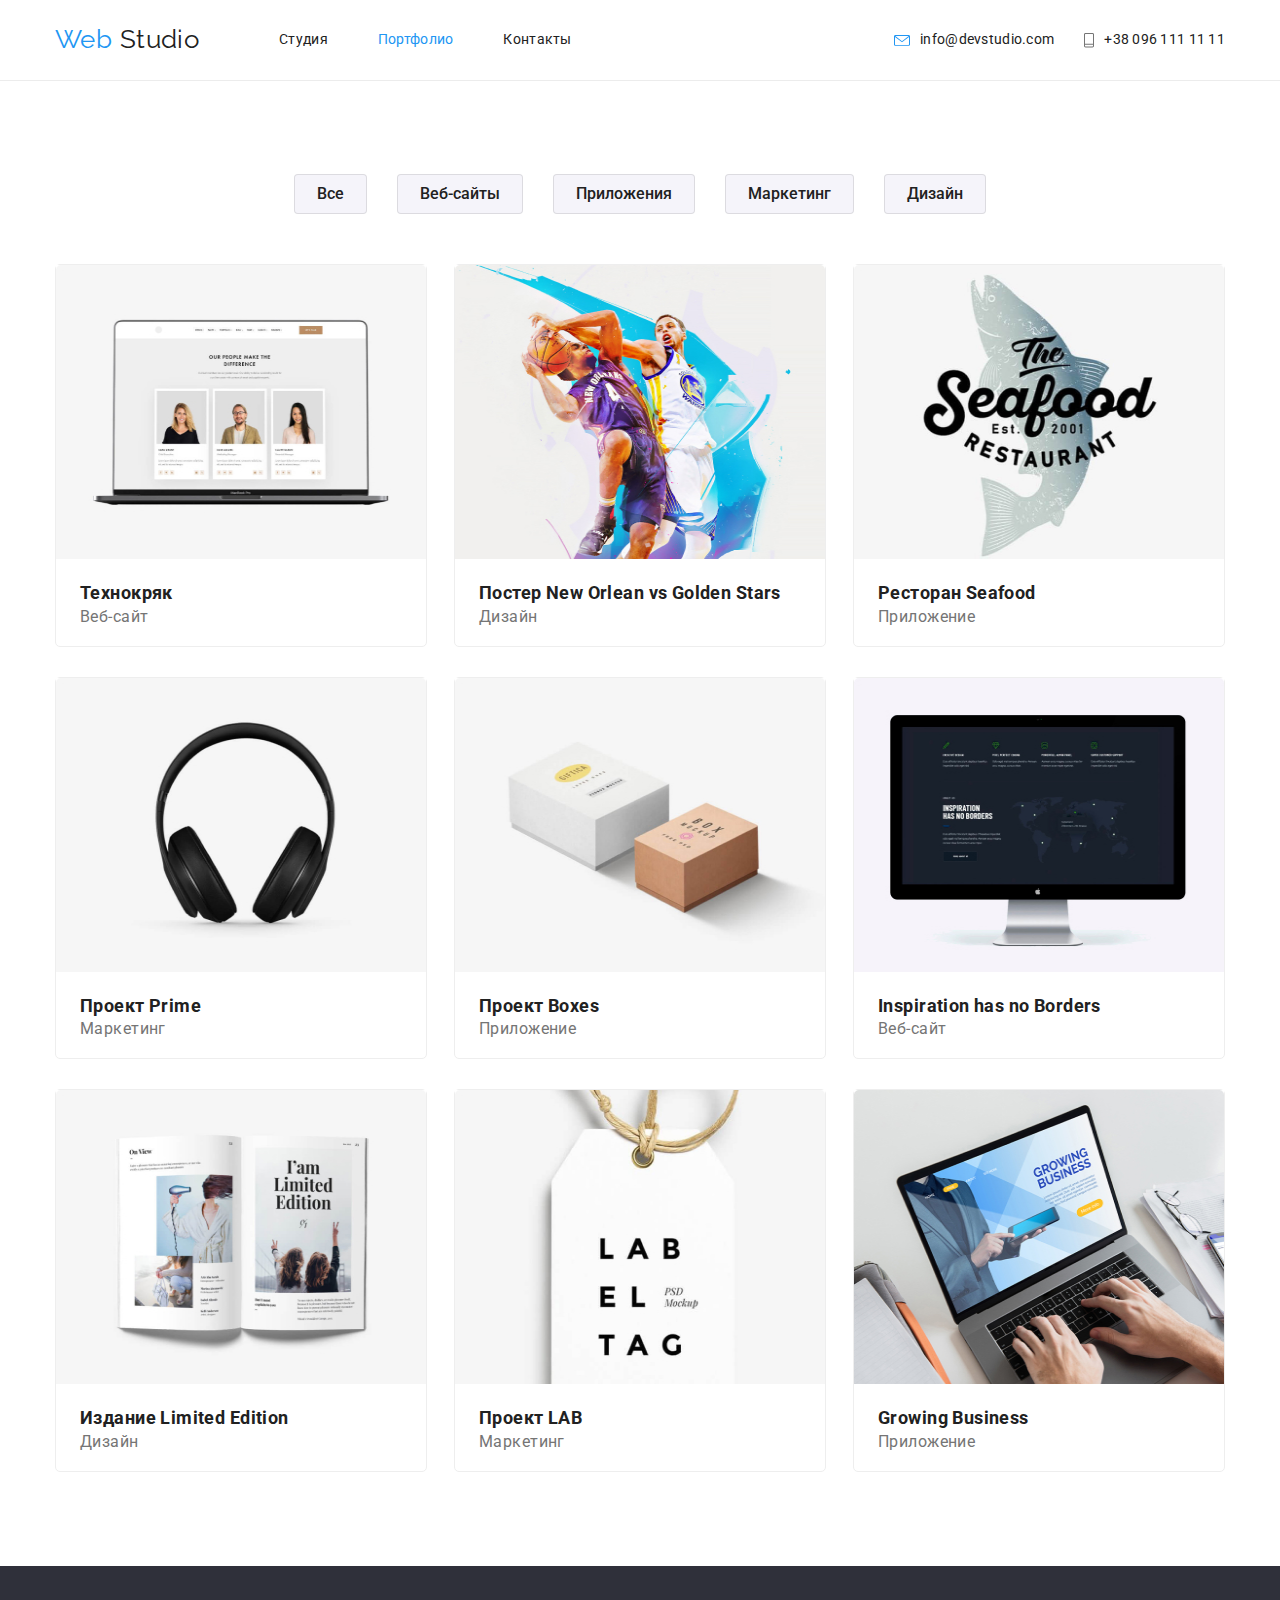
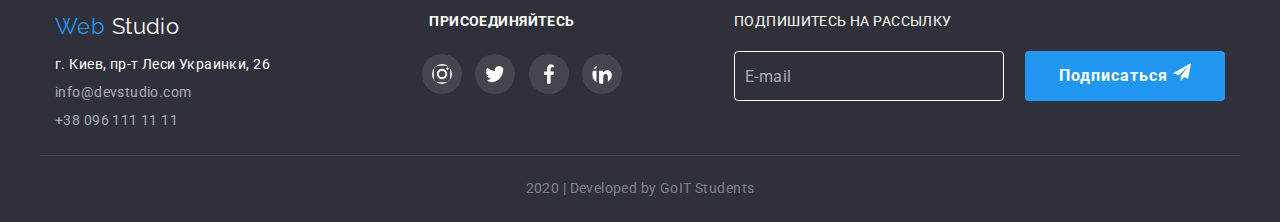
==== commit 34cfb6ab: "hero 2 image added" ====
--- a/portfolio.html
+++ b/portfolio.html
@@ -323,7 +323,16 @@
           <p class="subscribe_title">Подпишитесь на рассылку</p>
           <div class="subscribe_buttons">
             <a class="e-mail_button" href="">E-mail</a>
-            <a class="hero_button" href="">Подписаться</a>
+            <div class="send_button">
+              <a class="hero_button" href=""
+                >Подписаться
+                <img
+                  src="./images/iconsend.svg"
+                  alt=""
+                  width="18px"
+                  height="18px"
+              /></a>
+            </div>
           </div>
         </div>
       </div>
--- a/css/style.css
+++ b/css/style.css
@@ -148,8 +148,8 @@
   padding-top: 200px;
   padding-bottom: 200px;
 
-  background-image: url('../images/Headerimg.jpg'),
-    url('../images/imgoverlay.jpg');
+  background-image: url('../images/imgoverlay.png'),
+    url('../images/Headerimg.jpg');
   background-color: var(--primary-text-color);
 }
 
@@ -187,14 +187,12 @@
   border-color: var(--accent-color);
   border-style: solid;
 }
-/* our adventages */
-/* hidden from navigation */
-
-.advantages-section {
-  padding: 94px 198px;
-}
-
-.adventages {
+/* our advantages */
+/* "hidden" from navigation */
+
+.advantages {
+  display: flex;
+  flex-wrap: wrap;
   padding-left: 0;
   padding-top: 94px;
   padding-bottom: 94px;
@@ -203,14 +201,14 @@
   border-bottom: 1px solid #ececec;
 }
 
-.adventages li {
-  display: inline-block;
-}
-
-.adventages li:not(:last-child) {
+.advantages li {
+  display: block;
+}
+
+.advantages li:not(:last-child) {
   margin-right: 25px;
 }
-.adventages img {
+.advantages img {
   max-width: 270px;
   max-height: 120px;
   background-color: #f5f4fa;
@@ -218,11 +216,11 @@
   border-radius: 4px;
   border-color: var(--accent-color);
 }
-.adventages img:hover,
-.adventages img:focus {
+.advantages img:hover,
+.advantages img:focus {
   background-color: var(--accent-color);
 }
-.adventages h3 {
+.advantages h3 {
   margin-top: 30px;
   margin-bottom: 10px;
 
@@ -233,12 +231,12 @@
 
   color: var(--title-text-color);
 }
-.adventages h3:hover,
-.adventages h3:focus {
-  color: var(--accent-color);
-}
-
-.adventages p {
+.advantages h3:hover,
+.advantages h3:focus {
+  color: var(--accent-color);
+}
+
+.advantages p {
   margin: 0;
 
   line-height: 1.7;
@@ -249,13 +247,13 @@
   width: 270px;
   height: 75px;
 }
-.adventages p:hover,
-.adventages p:focus {
+.advantages p:hover,
+.advantages p:focus {
   color: var(--accent-color);
 }
 /* what we are doing */
 
-.doing-section {
+.doing_section {
   padding: 94px 0;
 }
 
@@ -279,8 +277,11 @@
 .doing_list li:not(:last-child) {
   margin-right: 30px;
 }
-.doing-section h3 {
+.doing_section h3 {
   display: block;
+
+  border-bottom-right-radius: 4px;
+  border-bottom-left-radius: 4px;
 
   position: relative;
   z-index: 1;
@@ -297,12 +298,12 @@
   background-color: rgba(47, 48, 58, 0.8);
   color: var(--primary-white-color);
 }
-.doing-section h3:hover,
-.doing-section h3:focus {
+.doing_section h3:hover,
+.doing_section h3:focus {
   background-color: var(--accent-color);
 }
 
-.doing-section img {
+.doing_section img {
   margin-bottom: -72px;
 }
 
@@ -528,6 +529,11 @@
   border-color: var(--primary-white-color);
   border-style: solid;
 }
+
+.send_button {
+  display: flex;
+  align-items: baseline;
+}
 .copyright {
   padding-top: 18px;
   margin: 0;
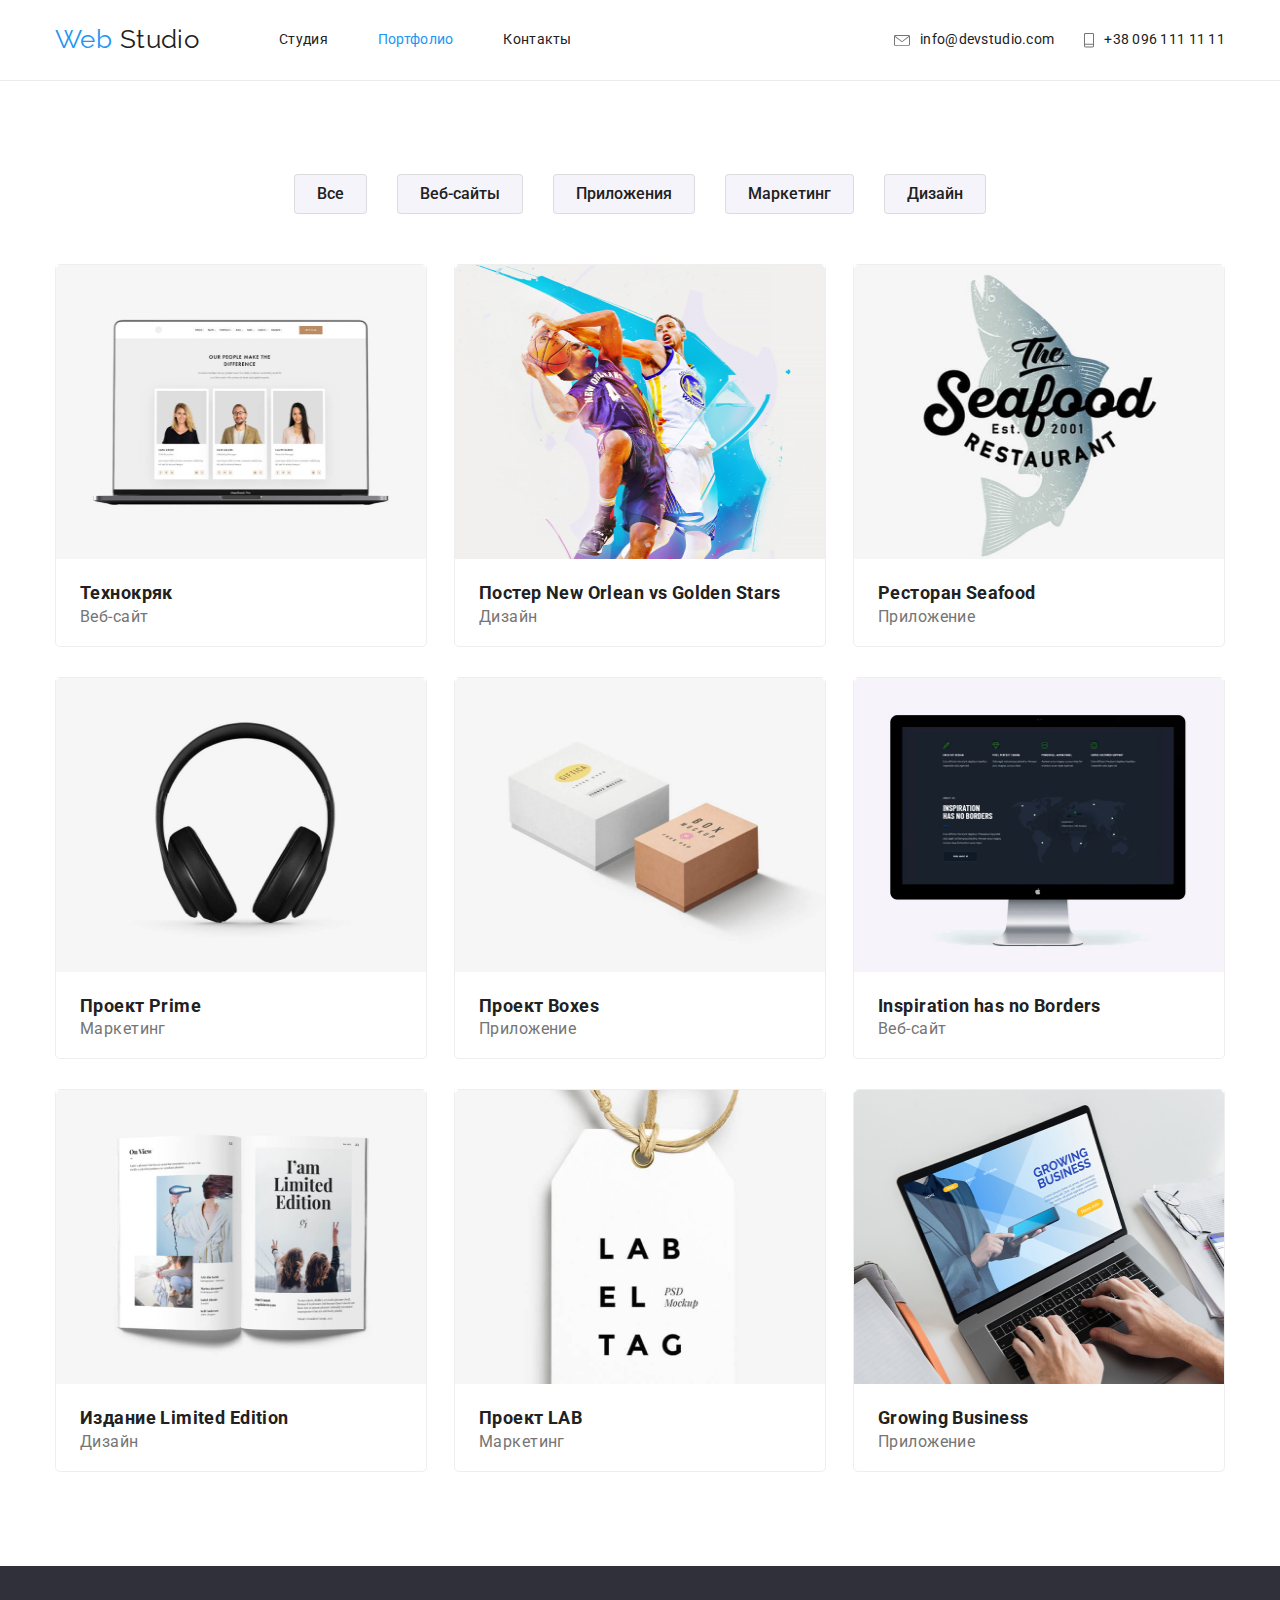
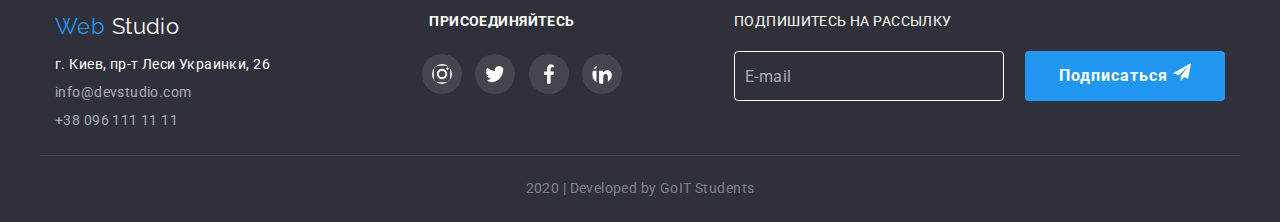
==== commit 04b07c8f: "svg:hover added" ====
--- a/portfolio.html
+++ b/portfolio.html
@@ -36,14 +36,39 @@
           <ul class="contact_list">
             <li>
               <a href="mailto:info@devstudio.com">
-                <img src="./images/mail.svg" alt="почта" />
+                <svg
+                  width="16"
+                  height="11"
+                  viewBox="0 0 16 11"
+                  fill="none"
+                  xmlns="http://www.w3.org/2000/svg"
+                >
+                  <path
+                    id="svg"
+                    d="M14.5 0H1.50001C0.672854 0 0 0.608544 0 1.35664V9.49644C0 10.2445 0.672854 10.8531 1.50001 10.8531H14.5C15.3271 10.8531 16 10.2445 16 9.49644V1.35664C16 0.608544 15.3271 0 14.5 0ZM14.5 0.904418C14.5679 0.904418 14.6325 0.917165 14.6916 0.939428L8 6.18479L1.30833 0.939428C1.36742 0.917196 1.43204 0.904418 1.49998 0.904418H14.5ZM14.5 9.94863H1.50001C1.22414 9.94863 0.999996 9.74594 0.999996 9.49641V1.89496L7.67236 7.12497C7.76661 7.1987 7.8833 7.23538 8 7.23538C8.1167 7.23538 8.23339 7.19874 8.32764 7.12497L15 1.89496V9.49644C15 9.74594 14.7759 9.94863 14.5 9.94863Z"
+                    fill="#2196F3"
+                  />
+                </svg>
+
                 info@devstudio.com</a
               >
             </li>
             <li class="contact_list_first">
               <a href="tel:0961111111">
-                <img src="./images/tel.svg" alt="телефон" /> +38 096 111 11
-                11</a
+                <svg
+                  width="10"
+                  height="15"
+                  viewBox="0 0 10 15"
+                  fill="none"
+                  xmlns="http://www.w3.org/2000/svg"
+                >
+                  <path
+                    id="svg"
+                    d="M8.5 0H1.5C0.672848 0 0 0.60854 0 1.35663V13.1141C0 13.8622 0.672848 14.4708 1.5 14.4708H8.5C9.32715 14.4708 10 13.8622 10 13.1141V1.35663C10 0.60854 9.32715 0 8.5 0ZM1.5 0.904423H8.5C8.77588 0.904423 9 1.10712 9 1.35663V10.8531H1V1.35663C1 1.10712 1.22412 0.904423 1.5 0.904423ZM8.5 13.5663H1.5C1.22412 13.5663 1 13.3636 1 13.1141V11.7575H9V13.1141C9 13.3636 8.77588 13.5663 8.5 13.5663Z"
+                    fill="#757575"
+                  />
+                </svg>
+                +38 096 111 11 11</a
               >
             </li>
           </ul>
@@ -76,207 +101,207 @@
             <button type="button" class="filter_button">Дизайн</button>
           </li>
         </ul>
-        <section class="container portfolio">
-          <h2 class="hidden">Портфолио</h2>
-          <ul class="works_list">
-            <li>
-              <div>
-                <a href="">
-                  <img
-                    src="./images/pic01.jpg"
-                    alt="Технокряк"
-                    width="370"
-                    height="294"
-                  />
-                  <h3 class="works_list_title">Технокряк</h3>
-                  <p class="works_list_type">Веб-сайт</p>
-
-                  <p class="works_list_type">
-                    Технокряк это современная площадка распространения
-                    коронавируса. Компании используют эту платформу для
-                    цифрового шпионажа и атак на защищённые сервера конкурентов.
-                  </p>
-                </a>
-              </div>
-            </li>
-            <li>
-              <div>
-                <a href="">
-                  <img
-                    src="./images/pic02.jpg"
-                    alt="Постер New Orlean vs Golden Stars"
-                    width="370"
-                    height="294"
-                  />
-                  <h3 class="works_list_title">
-                    Постер New Orlean vs Golden Stars
-                  </h3>
-                  <p class="works_list_type">Дизайн</p>
-
-                  <p class="works_list_type">
-                    Технокряк это современная площадка распространения
-                    коронавируса. Компании используют эту платформу для
-                    цифрового шпионажа и атак на защищённые сервера конкурентов.
-                  </p>
-                </a>
-              </div>
-            </li>
-            <li>
-              <div>
-                <a href="">
-                  <img
-                    src="./images/pic03.jpg"
-                    alt="Ресторан Seafood"
-                    width="370"
-                    height="294"
-                  />
-                  <h3 class="works_list_title">
-                    Ресторан Seafood
-                  </h3>
-                  <p class="works_list_type">Приложение</p>
-
-                  <p class="works_list_type">
-                    Технокряк это современная площадка распространения
-                    коронавируса. Компании используют эту платформу для
-                    цифрового шпионажа и атак на защищённые сервера конкурентов.
-                  </p>
-                </a>
-              </div>
-            </li>
-            <li>
-              <div>
-                <a href="">
-                  <img
-                    src="./images/pic04.jpg"
-                    alt="Проект Prime"
-                    width="370"
-                    height="294"
-                  />
-                  <h3 class="works_list_title">
-                    Проект Prime
-                  </h3>
-                  <p class="works_list_type">Маркетинг</p>
-
-                  <p class="works_list_type">
-                    Технокряк это современная площадка распространения
-                    коронавируса. Компании используют эту платформу для
-                    цифрового шпионажа и атак на защищённые сервера конкурентов.
-                  </p>
-                </a>
-              </div>
-            </li>
-            <li>
-              <div>
-                <a href="">
-                  <img
-                    src="./images/pic05.jpg"
-                    alt="Проект Boxes"
-                    width="370"
-                    height="294"
-                  />
-                  <h3 class="works_list_title">
-                    Проект Boxes
-                  </h3>
-                  <p class="works_list_type">Приложение</p>
-
-                  <p class="works_list_type">
-                    Технокряк это современная площадка распространения
-                    коронавируса. Компании используют эту платформу для
-                    цифрового шпионажа и атак на защищённые сервера конкурентов.
-                  </p>
-                </a>
-              </div>
-            </li>
-            <li>
-              <div>
-                <a href="">
-                  <img
-                    src="./images/pic06.jpg"
-                    alt="Inspiration has no Borders"
-                    width="370"
-                    height="294"
-                  />
-                  <h3 class="works_list_title">
-                    Inspiration has no Borders
-                  </h3>
-                  <p class="works_list_type">Веб-сайт</p>
-
-                  <p class="works_list_type">
-                    Технокряк это современная площадка распространения
-                    коронавируса. Компании используют эту платформу для
-                    цифрового шпионажа и атак на защищённые сервера конкурентов.
-                  </p>
-                </a>
-              </div>
-            </li>
-            <li>
-              <div>
-                <a href="">
-                  <img
-                    src="./images/pic07.jpg"
-                    alt="Издание Limited Edition"
-                    width="370"
-                    height="294"
-                  />
-                  <h3 class="works_list_title">
-                    Издание Limited Edition
-                  </h3>
-                  <p class="works_list_type">Дизайн</p>
-
-                  <p class="works_list_type">
-                    Технокряк это современная площадка распространения
-                    коронавируса. Компании используют эту платформу для
-                    цифрового шпионажа и атак на защищённые сервера конкурентов.
-                  </p>
-                </a>
-              </div>
-            </li>
-            <li>
-              <div>
-                <a href="">
-                  <img
-                    src="./images/pic08.jpg"
-                    alt="Проект LAB"
-                    width="370"
-                    height="294"
-                  />
-                  <h3 class="works_list_title">
-                    Проект LAB
-                  </h3>
-                  <p class="works_list_type">Маркетинг</p>
-
-                  <p class="works_list_type">
-                    Технокряк это современная площадка распространения
-                    коронавируса. Компании используют эту платформу для
-                    цифрового шпионажа и атак на защищённые сервера конкурентов.
-                  </p>
-                </a>
-              </div>
-            </li>
-            <li>
-              <div>
-                <a href="">
-                  <img
-                    src="./images/pic09.jpg"
-                    alt="Growing Business"
-                    width="370"
-                    height="294"
-                  />
-                  <h3 class="works_list_title">
-                    Growing Business
-                  </h3>
-                  <p class="works_list_type">Приложение</p>
-
-                  <p class="works_list_type">
-                    Технокряк это современная площадка распространения
-                    коронавируса. Компании используют эту платформу для
-                    цифрового шпионажа и атак на защищённые сервера конкурентов.
-                  </p>
-                </a>
-              </div>
-            </li>
-          </ul>
-        </section>
+      </section>
+      <section class="container portfolio">
+        <h2 class="hidden">Портфолио</h2>
+        <ul class="works_list">
+          <li>
+            <div>
+              <a href="">
+                <img
+                  src="./images/pic01.jpg"
+                  alt="Технокряк"
+                  width="370"
+                  height="294"
+                />
+                <h3 class="works_list_title">Технокряк</h3>
+                <p class="works_list_type">Веб-сайт</p>
+
+                <p class="works_list_type">
+                  Технокряк это современная площадка распространения
+                  коронавируса. Компании используют эту платформу для цифрового
+                  шпионажа и атак на защищённые сервера конкурентов.
+                </p>
+              </a>
+            </div>
+          </li>
+          <li>
+            <div>
+              <a href="">
+                <img
+                  src="./images/pic02.jpg"
+                  alt="Постер New Orlean vs Golden Stars"
+                  width="370"
+                  height="294"
+                />
+                <h3 class="works_list_title">
+                  Постер New Orlean vs Golden Stars
+                </h3>
+                <p class="works_list_type">Дизайн</p>
+
+                <p class="works_list_type">
+                  Технокряк это современная площадка распространения
+                  коронавируса. Компании используют эту платформу для цифрового
+                  шпионажа и атак на защищённые сервера конкурентов.
+                </p>
+              </a>
+            </div>
+          </li>
+          <li>
+            <div>
+              <a href="">
+                <img
+                  src="./images/pic03.jpg"
+                  alt="Ресторан Seafood"
+                  width="370"
+                  height="294"
+                />
+                <h3 class="works_list_title">
+                  Ресторан Seafood
+                </h3>
+                <p class="works_list_type">Приложение</p>
+
+                <p class="works_list_type">
+                  Технокряк это современная площадка распространения
+                  коронавируса. Компании используют эту платформу для цифрового
+                  шпионажа и атак на защищённые сервера конкурентов.
+                </p>
+              </a>
+            </div>
+          </li>
+          <li>
+            <div>
+              <a href="">
+                <img
+                  src="./images/pic04.jpg"
+                  alt="Проект Prime"
+                  width="370"
+                  height="294"
+                />
+                <h3 class="works_list_title">
+                  Проект Prime
+                </h3>
+                <p class="works_list_type">Маркетинг</p>
+
+                <p class="works_list_type">
+                  Технокряк это современная площадка распространения
+                  коронавируса. Компании используют эту платформу для цифрового
+                  шпионажа и атак на защищённые сервера конкурентов.
+                </p>
+              </a>
+            </div>
+          </li>
+          <li>
+            <div>
+              <a href="">
+                <img
+                  src="./images/pic05.jpg"
+                  alt="Проект Boxes"
+                  width="370"
+                  height="294"
+                />
+                <h3 class="works_list_title">
+                  Проект Boxes
+                </h3>
+                <p class="works_list_type">Приложение</p>
+
+                <p class="works_list_type">
+                  Технокряк это современная площадка распространения
+                  коронавируса. Компании используют эту платформу для цифрового
+                  шпионажа и атак на защищённые сервера конкурентов.
+                </p>
+              </a>
+            </div>
+          </li>
+          <li>
+            <div>
+              <a href="">
+                <img
+                  src="./images/pic06.jpg"
+                  alt="Inspiration has no Borders"
+                  width="370"
+                  height="294"
+                />
+                <h3 class="works_list_title">
+                  Inspiration has no Borders
+                </h3>
+                <p class="works_list_type">Веб-сайт</p>
+
+                <p class="works_list_type">
+                  Технокряк это современная площадка распространения
+                  коронавируса. Компании используют эту платформу для цифрового
+                  шпионажа и атак на защищённые сервера конкурентов.
+                </p>
+              </a>
+            </div>
+          </li>
+          <li>
+            <div>
+              <a href="">
+                <img
+                  src="./images/pic07.jpg"
+                  alt="Издание Limited Edition"
+                  width="370"
+                  height="294"
+                />
+                <h3 class="works_list_title">
+                  Издание Limited Edition
+                </h3>
+                <p class="works_list_type">Дизайн</p>
+
+                <p class="works_list_type">
+                  Технокряк это современная площадка распространения
+                  коронавируса. Компании используют эту платформу для цифрового
+                  шпионажа и атак на защищённые сервера конкурентов.
+                </p>
+              </a>
+            </div>
+          </li>
+          <li>
+            <div>
+              <a href="">
+                <img
+                  src="./images/pic08.jpg"
+                  alt="Проект LAB"
+                  width="370"
+                  height="294"
+                />
+                <h3 class="works_list_title">
+                  Проект LAB
+                </h3>
+                <p class="works_list_type">Маркетинг</p>
+
+                <p class="works_list_type">
+                  Технокряк это современная площадка распространения
+                  коронавируса. Компании используют эту платформу для цифрового
+                  шпионажа и атак на защищённые сервера конкурентов.
+                </p>
+              </a>
+            </div>
+          </li>
+          <li>
+            <div>
+              <a href="">
+                <img
+                  src="./images/pic09.jpg"
+                  alt="Growing Business"
+                  width="370"
+                  height="294"
+                />
+                <h3 class="works_list_title">
+                  Growing Business
+                </h3>
+                <p class="works_list_type">Приложение</p>
+
+                <p class="works_list_type">
+                  Технокряк это современная площадка распространения
+                  коронавируса. Компании используют эту платформу для цифрового
+                  шпионажа и атак на защищённые сервера конкурентов.
+                </p>
+              </a>
+            </div>
+          </li>
+        </ul>
       </section>
     </main>
     <!-- Our footer -->
--- a/css/style.css
+++ b/css/style.css
@@ -19,6 +19,18 @@
   text-decoration: none;
   /* display: block; */
 }
+
+a #svg {
+  fill: var(--primary-text-color);
+}
+
+.contact_list a:hover #svg {
+  fill: var(--accent-color);
+}
+.contact_list a svg {
+  margin-right: 10px;
+}
+
 li {
   list-style: none;
 }
@@ -28,6 +40,11 @@
   font-weight: 400;
   line-height: 1.14;
   letter-spacing: 0.03em;
+
+  /* Keep the Footer at the Bottom*/
+  min-height: 100vh;
+  display: flex;
+  flex-direction: column;
 }
 /* header */
 header {
@@ -38,6 +55,7 @@
   display: flex;
   align-items: center;
   justify-content: space-between;
+  flex-wrap: wrap;
 
   margin: 0;
   margin-left: auto;
@@ -95,16 +113,19 @@
   letter-spacing: 0.02em;
 
   color: var(--title-text-color);
-}
+
+  border-top: 4px solid transparent;
+  border-bottom: 4px solid transparent;
+}
+
 .list :not(:last-child) {
   margin-right: 50px;
-  height: 80px;
 }
 
 .list a:hover,
 .list a:focus {
   color: var(--accent-color);
-  border-bottom: 2px solid var(--accent-color);
+  border-bottom: 4px solid var(--accent-color);
 }
 .hidden {
   display: none;
@@ -156,12 +177,16 @@
 .hero-title {
   margin: 0;
   margin-bottom: 46px;
+  max-width: 646px;
+
   text-align: center;
   line-height: 1.36;
   text-transform: uppercase;
   font-size: 44px;
   font-weight: 900;
   letter-spacing: 0.06em;
+
+  color: var(--primary-white-color);
 }
 
 .hero_button {
@@ -199,6 +224,10 @@
   margin: 0;
 
   border-bottom: 1px solid #ececec;
+}
+
+.advantages a {
+  display: block;
 }
 
 .advantages li {
@@ -425,6 +454,9 @@
   background-color: #2f303a;
   padding-bottom: 20px;
   padding-top: 48px;
+
+  /* Keep the Footer at the Bottom */
+  margin-top: auto;
 }
 .footer .container {
   align-items: baseline;
